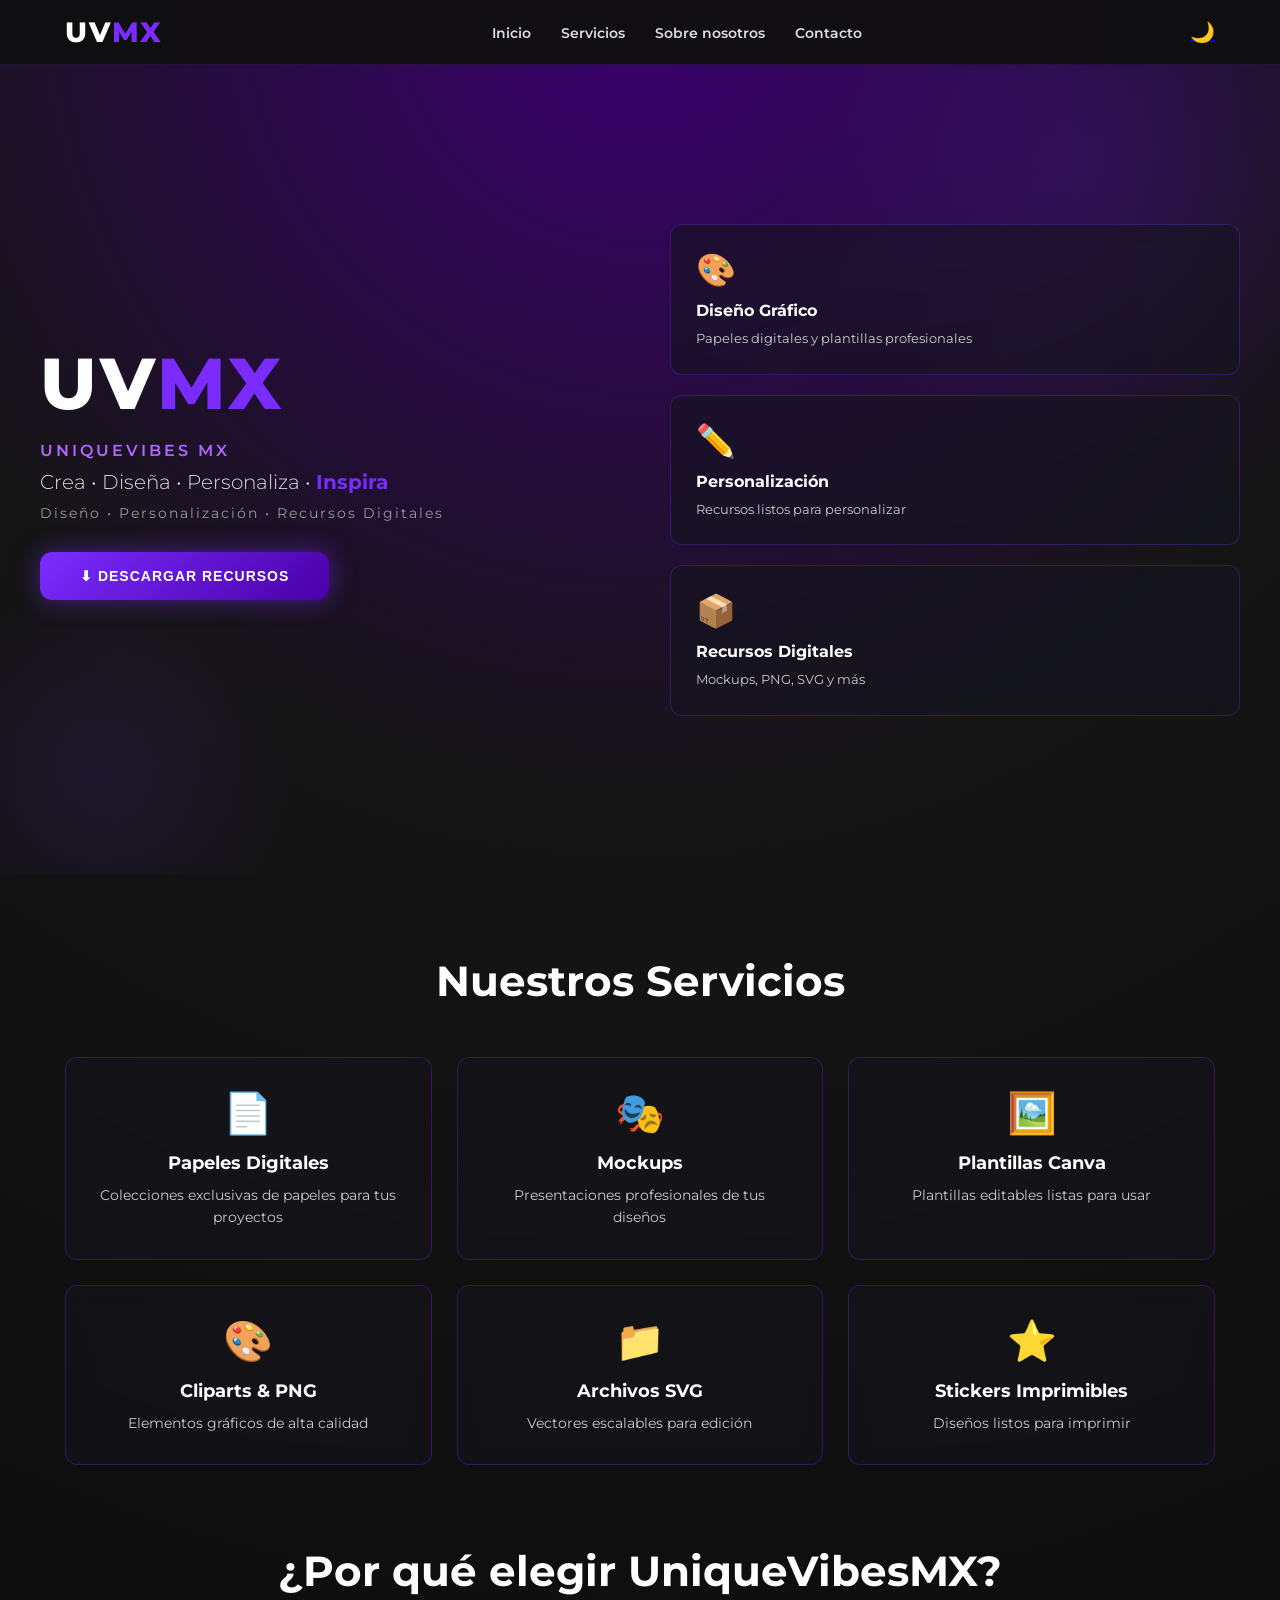
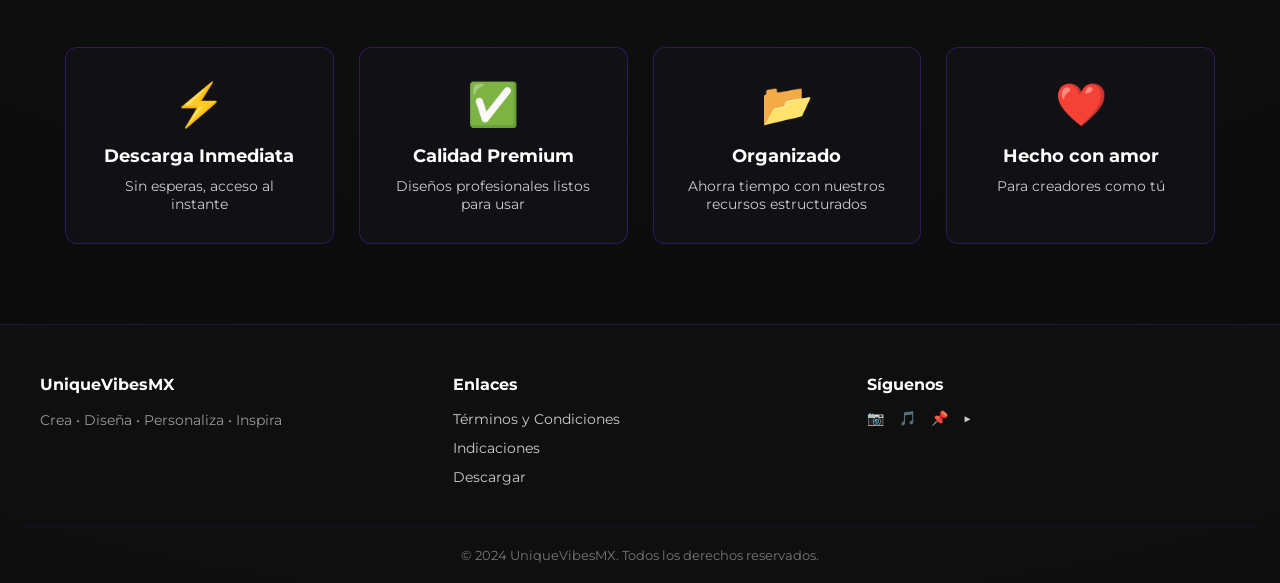
==== index.html @ d1398b95 "Initial commit: Complete UniqueVibesMX website with HTML, CSS and JavaScript" ====
<!DOCTYPE html>
<html lang="es">
<head>
<meta charset="UTF-8">
<meta name="viewport" content="width=device-width, initial-scale=1.0">
<title>UniqueVibesMX | Diseño • Personalización • Recursos Digitales</title>
<link href="https://fonts.googleapis.com/css2?family=Montserrat:wght@300;400;600;700;800&display=swap" rel="stylesheet">
<link rel="stylesheet" href="styles.css">
</head>
<body>

<!-- NAVBAR -->
<nav class="navbar">
<div class="nav-container">
<div class="logo-nav">
<span class="logo-uv">UV</span><span class="logo-mx">MX</span>
</div>
<ul class="nav-menu">
<li><a href="#inicio">Inicio</a></li>
<li><a href="#servicios">Servicios</a></li>
<li><a href="#about">Sobre nosotros</a></li>
<li><a href="#contacto">Contacto</a></li>
</ul>
<div class="nav-icons">
<a href="#" class="icon-btn">🌙</a>
</div>
</div>
</nav>

<!-- HERO SECTION -->
<section class="hero" id="inicio">
<div class="hero-content">
<div class="hero-text">
<h1 class="hero-title">
<span class="title-white">UV</span><span class="title-purple">MX</span>
</h1>
<p class="hero-subtitle">UNIQUEVIBES MX</p>
<p class="hero-description">
Crea • Diseña • Personaliza • <span class="highlight">Inspira</span>
</p>
<p class="hero-tagline">Diseño • Personalización • Recursos Digitales</p>

<button class="btn-download" onclick="openModal('descarga')">⬇ DESCARGAR RECURSOS</button>
</div>

<div class="hero-features">
<div class="feature-card">
<span class="feature-icon">🎨</span>
<h3>Diseño Gráfico</h3>
<p>Papeles digitales y plantillas profesionales</p>
</div>
<div class="feature-card">
<span class="feature-icon">✏️</span>
<h3>Personalización</h3>
<p>Recursos listos para personalizar</p>
</div>
<div class="feature-card">
<span class="feature-icon">📦</span>
<h3>Recursos Digitales</h3>
<p>Mockups, PNG, SVG y más</p>
</div>
</div>
</section>

<!-- SERVICIOS SECTION -->
<section class="servicios" id="servicios">
<h2>Nuestros Servicios</h2>
<div class="servicios-grid">
<div class="servicio-item">
<div class="servicio-icon">📄</div>
<h3>Papeles Digitales</h3>
<p>Colecciones exclusivas de papeles para tus proyectos</p>
</div>
<div class="servicio-item">
<div class="servicio-icon">🎭</div>
<h3>Mockups</h3>
<p>Presentaciones profesionales de tus diseños</p>
</div>
<div class="servicio-item">
<div class="servicio-icon">🖼️</div>
<h3>Plantillas Canva</h3>
<p>Plantillas editables listas para usar</p>
</div>
<div class="servicio-item">
<div class="servicio-icon">🎨</div>
<h3>Cliparts & PNG</h3>
<p>Elementos gráficos de alta calidad</p>
</div>
<div class="servicio-item">
<div class="servicio-icon">📁</div>
<h3>Archivos SVG</h3>
<p>Vectores escalables para edición</p>
</div>
<div class="servicio-item">
<div class="servicio-icon">⭐</div>
<h3>Stickers Imprimibles</h3>
<p>Diseños listos para imprimir</p>
</div>
</div>
</section>

<!-- CARACTERÍSTICAS -->
<section class="caracteristicas" id="about">
<h2>¿Por qué elegir UniqueVibesMX?</h2>
<div class="carac-grid">
<div class="carac-card">
<div class="carac-icon">⚡</div>
<h3>Descarga Inmediata</h3>
<p>Sin esperas, acceso al instante</p>
</div>
<div class="carac-card">
<div class="carac-icon">✅</div>
<h3>Calidad Premium</h3>
<p>Diseños profesionales listos para usar</p>
</div>
<div class="carac-card">
<div class="carac-icon">📂</div>
<h3>Organizado</h3>
<p>Ahorra tiempo con nuestros recursos estructurados</p>
</div>
<div class="carac-card">
<div class="carac-icon">❤️</div>
<h3>Hecho con amor</h3>
<p>Para creadores como tú</p>
</div>
</div>
</section>

<!-- FOOTER -->
<footer class="footer" id="contacto">
<div class="footer-content">
<div class="footer-section">
<h4>UniqueVibesMX</h4>
<p>Crea • Diseña • Personaliza • Inspira</p>
</div>
<div class="footer-section">
<h4>Enlaces</h4>
<ul>
<li><a href="#" onclick="openModal('terminos')">Términos y Condiciones</a></li>
<li><a href="#" onclick="openModal('indicaciones')">Indicaciones</a></li>
<li><a href="#" onclick="openModal('descarga')">Descargar</a></li>
</ul>
</div>
<div class="footer-section">
<h4>Síguenos</h4>
<div class="social-icons">
<a href="https://www.instagram.com/uniquevibesMX" target="_blank">📷</a>
<a href="https://www.tiktok.com/@uniquevibesMX" target="_blank">🎵</a>
<a href="https://www.pinterest.com/uniquevibesMX" target="_blank">📌</a>
<a href="https://www.youtube.com/@uniquevibesMX" target="_blank">▶️</a>
</div>
</div>
</div>
<div class="footer-bottom">
<p>&copy; 2024 UniqueVibesMX. Todos los derechos reservados.</p>
</div>
</footer>

<!-- MODAL TÉRMINOS Y CONDICIONES -->
<div id="modalTerminos" class="modal">
<div class="modal-content">
<div class="modal-header">
<h2>📜 Términos y Condiciones</h2>
<button class="close-btn" onclick="closeModal('terminos')">&times;</button>
</div>
<div class="modal-body">
<ul>
<li>✔ Uso personal permitido.</li>
<li>✔ Uso comercial solo si se especifica.</li>
<li>✖ Prohibida la reventa o distribución.</li>
<li>✔ Descarga única bajo responsabilidad del usuario.</li>
</ul>
<h3>Responsabilidades del Usuario</h3>
<p>Nos reservamos el derecho de terminar el acceso a nuestros recursos si detectamos violación de estos términos. Los recursos son proporcionados "tal como están" sin garantía implícita o explícita.</p>
<h3>Modificaciones</h3>
<p>UniqueVibesMX se reserva el derecho de modificar estos términos en cualquier momento. El uso continuado implica aceptación de los cambios.</p>
</div>
<div class="modal-footer">
<button class="btn-cerrar" onclick="closeModal('terminos')">Cerrar</button>
</div>
</div>
</div>

<!-- MODAL INDICACIONES -->
<div id="modalIndicaciones" class="modal">
<div class="modal-content">
<div class="modal-header">
<h2>📂 Recomendaciones</h2>
<button class="close-btn" onclick="closeModal('indicaciones')">&times;</button>
</div>
<div class="modal-body">
<ul>
<li>Guarda el archivo en un lugar seguro.</li>
<li>Descarga desde computadora si es posible.</li>
<li>No compartas el enlace de descarga.</li>
<li>Verifica que los archivos se descarguen correctamente.</li>
<li>En caso de problemas, contacta con soporte.</li>
</ul>
<h3>Compatibilidad</h3>
<p>Los archivos son compatibles con: Canva, Photoshop, Illustrator, CorelDRAW, y otros programas estándar de diseño.</p>
<h3>Soporte Técnico</h3>
<p>Si tienes problemas con la descarga o con los archivos, no dudes en contactarnos a través de nuestras redes sociales.</p>
</div>
<div class="modal-footer">
<button class="btn-cerrar" onclick="closeModal('indicaciones')">Cerrar</button>
</div>
</div>
</div>

<!-- MODAL DESCARGA -->
<div id="modalDescarga" class="modal">
<div class="modal-content card-download">
<div class="modal-header">
<h2>🎉 ¡Gracias por tu compra!</h2>
<button class="close-btn" onclick="closeModal('descarga')">&times;</button>
</div>
<div class="modal-body">
<p>Gracias por apoyar a <strong style="color:#9b54ff;">UniqueVibesMX</strong>.</p>
<p>Tu pedido está listo para descarga.</p>

<div class="download-section">
<a href="recursos-uniquevibes.pdf" download class="btn-download-modal">
<span class="icon">⬇</span>
<span>DESCARGAR RECURSOS</span>
<small>Acceso inmediato</small>
</a>
</div>

<div class="info-box">
<h3>📜 Términos y Condiciones</h3>
<ul>
<li>✔ Uso personal permitido.</li>
<li>✔ Uso comercial solo si se especifica.</li>
<li>✖ Prohibida la reventa o distribución.</li>
<li>✔ Descarga única bajo responsabilidad del usuario.</li>
</ul>
</div>

<div class="info-box">
<h3>📂 Recomendaciones</h3>
<ul>
<li>Guarda el archivo en un lugar seguro.</li>
<li>Descarga desde computadora si es posible.</li>
<li>No compartas el enlace.</li>
</ul>
</div>
</div>
<div class="modal-footer">
<button class="btn-cerrar" onclick="closeModal('descarga')">Cerrar</button>
</div>
</div>
</div>

<script src="script.js"></script>
</body>
</html>
---- styles.css ----
* {
  margin: 0;
  padding: 0;
  box-sizing: border-box;
}

body {
  font-family: 'Montserrat', sans-serif;
  background: radial-gradient(circle at top, #3b0070 0%, #151515 35%, #090909 100%);
  color: white;
  min-height: 100vh;
  overflow-x: hidden;
}

/* NAVBAR */
.navbar {
  background: rgba(15, 15, 15, 0.95);
  border-bottom: 1px solid rgba(122, 44, 255, 0.2);
  position: sticky;
  top: 0;
  z-index: 100;
  padding: 15px 0;
}

.nav-container {
  max-width: 1200px;
  margin: 0 auto;
  display: flex;
  justify-content: space-between;
  align-items: center;
  padding: 0 25px;
}

.logo-nav {
  font-size: 28px;
  font-weight: 800;
  letter-spacing: 2px;
}

.logo-uv {
  color: white;
}

.logo-mx {
  color: #7a2cff;
}

.nav-menu {
  display: flex;
  list-style: none;
  gap: 30px;
}

.nav-menu a {
  color: #ddd;
  text-decoration: none;
  font-weight: 600;
  font-size: 14px;
  transition: color 0.3s ease;
}

.nav-menu a:hover {
  color: #7a2cff;
}

.nav-icons {
  display: flex;
  gap: 15px;
}

.icon-btn {
  font-size: 20px;
  cursor: pointer;
  transition: transform 0.3s ease;
}

.icon-btn:hover {
  transform: scale(1.2);
}

/* HERO SECTION */
.hero {
  min-height: 90vh;
  display: flex;
  align-items: center;
  justify-content: center;
  padding: 60px 25px;
  position: relative;
  overflow: hidden;
}

.hero::before {
  content: '';
  position: absolute;
  width: 600px;
  height: 600px;
  background: radial-gradient(circle, rgba(122, 44, 255, 0.15) 0%, transparent 70%);
  border-radius: 50%;
  top: -200px;
  right: -100px;
  pointer-events: none;
}

.hero::after {
  content: '';
  position: absolute;
  width: 400px;
  height: 400px;
  background: radial-gradient(circle, rgba(122, 44, 255, 0.1) 0%, transparent 70%);
  border-radius: 50%;
  bottom: -100px;
  left: -100px;
  pointer-events: none;
}

.hero-content {
  max-width: 1200px;
  width: 100%;
  display: grid;
  grid-template-columns: 1fr 1fr;
  gap: 60px;
  align-items: center;
  position: relative;
  z-index: 1;
}

.hero-text {
  animation: slideInLeft 0.8s ease;
}

.hero-title {
  font-size: 72px;
  font-weight: 800;
  letter-spacing: 3px;
  margin-bottom: 15px;
  line-height: 1.2;
}

.title-white {
  color: white;
}

.title-purple {
  color: #7a2cff;
}

.hero-subtitle {
  font-size: 16px;
  letter-spacing: 3px;
  color: #b366ff;
  margin-bottom: 10px;
  font-weight: 600;
}

.hero-description {
  font-size: 20px;
  color: #ddd;
  margin-bottom: 10px;
  font-weight: 300;
}

.highlight {
  color: #7a2cff;
  font-weight: 700;
}

.hero-tagline {
  font-size: 14px;
  letter-spacing: 2px;
  color: #999;
  margin-bottom: 30px;
}

.btn-download {
  display: inline-flex;
  align-items: center;
  justify-content: center;
  padding: 16px 40px;
  background: linear-gradient(135deg, #7a2cff, #4a00a8);
  color: white;
  border: none;
  border-radius: 12px;
  font-weight: 700;
  font-size: 14px;
  letter-spacing: 1px;
  cursor: pointer;
  transition: all 0.3s ease;
  box-shadow: 0 0 25px rgba(122, 44, 255, 0.5);
  position: relative;
  overflow: hidden;
}

.btn-download::before {
  content: '';
  position: absolute;
  top: 0;
  left: -100%;
  width: 100%;
  height: 100%;
  background: linear-gradient(90deg, transparent, rgba(255, 255, 255, 0.25), transparent);
  transition: left 0.5s ease;
}

.btn-download:hover {
  transform: translateY(-4px) scale(1.02);
  box-shadow: 0 0 35px rgba(155, 84, 255, 0.7);
}

.btn-download:hover::before {
  left: 100%;
}

.hero-features {
  display: grid;
  grid-template-columns: 1fr;
  gap: 20px;
  animation: slideInRight 0.8s ease;
}

.feature-card {
  background: rgba(20, 20, 30, 0.6);
  border: 1px solid rgba(122, 44, 255, 0.3);
  border-radius: 12px;
  padding: 25px;
  transition: all 0.3s ease;
  backdrop-filter: blur(10px);
}

.feature-card:hover {
  background: rgba(122, 44, 255, 0.1);
  border-color: #7a2cff;
  transform: translateX(10px);
}

.feature-icon {
  font-size: 32px;
  display: block;
  margin-bottom: 12px;
}

.feature-card h3 {
  margin-bottom: 8px;
  font-size: 16px;
}

.feature-card p {
  color: #ccc;
  font-size: 13px;
  line-height: 1.6;
}

/* SERVICIOS SECTION */
.servicios {
  max-width: 1200px;
  margin: 80px auto;
  padding: 0 25px;
}

.servicios h2 {
  font-size: 42px;
  margin-bottom: 50px;
  text-align: center;
  font-weight: 700;
}

.servicios-grid {
  display: grid;
  grid-template-columns: repeat(auto-fit, minmax(300px, 1fr));
  gap: 25px;
}

.servicio-item {
  background: rgba(20, 20, 30, 0.5);
  border: 1px solid rgba(122, 44, 255, 0.3);
  border-radius: 12px;
  padding: 30px;
  text-align: center;
  transition: all 0.3s ease;
  backdrop-filter: blur(10px);
}

.servicio-item:hover {
  background: rgba(122, 44, 255, 0.1);
  border-color: #7a2cff;
  transform: translateY(-10px);
  box-shadow: 0 10px 30px rgba(122, 44, 255, 0.2);
}

.servicio-icon {
  font-size: 40px;
  margin-bottom: 15px;
  display: inline-block;
}

.servicio-item h3 {
  margin-bottom: 10px;
  font-size: 18px;
}

.servicio-item p {
  color: #ccc;
  font-size: 14px;
  line-height: 1.6;
}

/* CARACTERÍSTICAS SECTION */
.caracteristicas {
  max-width: 1200px;
  margin: 80px auto;
  padding: 0 25px;
}

.caracteristicas h2 {
  font-size: 42px;
  margin-bottom: 50px;
  text-align: center;
  font-weight: 700;
}

.carac-grid {
  display: grid;
  grid-template-columns: repeat(auto-fit, minmax(250px, 1fr));
  gap: 25px;
}

.carac-card {
  background: rgba(20, 20, 30, 0.5);
  border: 1px solid rgba(122, 44, 255, 0.3);
  border-radius: 12px;
  padding: 30px;
  text-align: center;
  transition: all 0.3s ease;
  backdrop-filter: blur(10px);
}

.carac-card:hover {
  background: rgba(122, 44, 255, 0.1);
  border-color: #7a2cff;
  transform: scale(1.05);
}

.carac-icon {
  font-size: 42px;
  margin-bottom: 15px;
  display: inline-block;
}

.carac-card h3 {
  margin-bottom: 10px;
  font-size: 18px;
}

.carac-card p {
  color: #ccc;
  font-size: 14px;
}

/* FOOTER */
.footer {
  background: rgba(15, 15, 15, 0.95);
  border-top: 1px solid rgba(122, 44, 255, 0.2);
  margin-top: 80px;
  padding: 50px 25px 20px;
}

.footer-content {
  max-width: 1200px;
  margin: 0 auto;
  display: grid;
  grid-template-columns: repeat(auto-fit, minmax(250px, 1fr));
  gap: 40px;
  margin-bottom: 30px;
}

.footer-section h4 {
  margin-bottom: 15px;
  font-size: 16px;
}

.footer-section p {
  color: #999;
  font-size: 14px;
  line-height: 1.6;
}

.footer-section ul {
  list-style: none;
}

.footer-section ul li {
  margin-bottom: 10px;
}

.footer-section a {
  color: #ccc;
  text-decoration: none;
  font-size: 14px;
  transition: color 0.3s ease;
}

.footer-section a:hover {
  color: #7a2cff;
}

.social-icons {
  display: flex;
  gap: 15px;
  font-size: 20px;
}

.social-icons a {
  transition: transform 0.3s ease;
  cursor: pointer;
}

.social-icons a:hover {
  transform: scale(1.2);
}

.footer-bottom {
  text-align: center;
  padding-top: 20px;
  border-top: 1px solid rgba(122, 44, 255, 0.1);
  color: #777;
  font-size: 13px;
}

/* MODALS */
.modal {
  display: none;
  position: fixed;
  z-index: 1000;
  left: 0;
  top: 0;
  width: 100%;
  height: 100%;
  background-color: rgba(0, 0, 0, 0.8);
  backdrop-filter: blur(5px);
  animation: fadeIn 0.3s ease;
}

.modal.show {
  display: flex;
  align-items: center;
  justify-content: center;
}

.modal-content {
  background: #111;
  border: 1px solid rgba(122, 44, 255, 0.35);
  border-radius: 22px;
  overflow: hidden;
  box-shadow: 0 0 35px rgba(122, 44, 255, 0.2);
  max-width: 700px;
  width: 90%;
  max-height: 90vh;
  overflow-y: auto;
  animation: slideUp 0.3s ease;
}

.card-download {
  max-width: 720px;
}

.modal-header {
  background: linear-gradient(90deg, #7a2cff, #2b004d);
  padding: 35px;
  text-align: center;
  display: flex;
  justify-content: space-between;
  align-items: center;
}

.modal-header h2 {
  font-size: 26px;
  flex: 1;
}

.close-btn {
  background: none;
  border: none;
  color: white;
  font-size: 32px;
  cursor: pointer;
  transition: transform 0.3s ease;
  font-weight: 300;
}

.close-btn:hover {
  transform: scale(1.2);
}

.modal-body {
  padding: 35px;
  color: #cfcfcf;
  line-height: 1.8;
}

.modal-body ul {
  padding-left: 20px;
  margin-bottom: 20px;
}

.modal-body li {
  margin-bottom: 10px;
  color: #d5d5d5;
}

.modal-body h3 {
  margin-top: 20px;
  margin-bottom: 10px;
  color: #9b54ff;
  font-size: 16px;
}

.info-box {
  margin-top: 25px;
  padding: 22px;
  background: #1b1b1b;
  border-left: 5px solid #7a2cff;
  border-radius: 12px;
}

.info-box h3 {
  margin-bottom: 12px;
  font-size: 16px;
  color: white;
}

.info-box ul {
  padding-left: 20px;
}

.info-box li {
  margin-bottom: 8px;
  color: #d5d5d5;
  font-size: 14px;
}

.download-section {
  text-align: center;
  margin: 30px 0;
}

.btn-download-modal {
  display: inline-flex;
  flex-direction: column;
  align-items: center;
  justify-content: center;
  padding: 18px 45px;
  background: linear-gradient(135deg, #7a2cff, #4a00a8);
  color: white;
  text-decoration: none;
  font-weight: 800;
  border-radius: 14px;
  transition: all 0.3s ease;
  box-shadow: 0 0 25px rgba(122, 44, 255, 0.55);
  position: relative;
  overflow: hidden;
}

.btn-download-modal:hover {
  transform: translateY(-4px) scale(1.02);
  box-shadow: 0 0 35px rgba(155, 84, 255, 0.7);
}

.btn-download-modal span {
  font-size: 16px;
  letter-spacing: 1px;
}

.btn-download-modal small {
  font-size: 11px;
  opacity: 0.8;
  margin-top: 4px;
  font-weight: 400;
}

.btn-download-modal .icon {
  font-size: 20px;
  margin-bottom: 6px;
}

.modal-footer {
  padding: 25px;
  text-align: center;
  border-top: 1px solid #292929;
}

.btn-cerrar {
  padding: 12px 30px;
  background: #7a2cff;
  color: white;
  border: none;
  border-radius: 8px;
  font-weight: 600;
  cursor: pointer;
  transition: all 0.3s ease;
}

.btn-cerrar:hover {
  background: #9b54ff;
  transform: translateY(-2px);
}

/* ANIMATIONS */
@keyframes slideInLeft {
  from {
    opacity: 0;
    transform: translateX(-50px);
  }
  to {
    opacity: 1;
    transform: translateX(0);
  }
}

@keyframes slideInRight {
  from {
    opacity: 0;
    transform: translateX(50px);
  }
  to {
    opacity: 1;
    transform: translateX(0);
  }
}

@keyframes fadeIn {
  from {
    opacity: 0;
  }
  to {
    opacity: 1;
  }
}

@keyframes slideUp {
  from {
    opacity: 0;
    transform: translateY(50px);
  }
  to {
    opacity: 1;
    transform: translateY(0);
  }
}

/* RESPONSIVE */
@media (max-width: 768px) {
  .nav-menu {
    gap: 15px;
    font-size: 12px;
  }

  .hero-content {
    grid-template-columns: 1fr;
    gap: 30px;
  }

  .hero-title {
    font-size: 48px;
  }

  .hero-description {
    font-size: 16px;
  }

  .servicios h2,
  .caracteristicas h2 {
    font-size: 32px;
  }

  .modal-content {
    width: 95%;
  }

  .modal-header {
    padding: 25px;
  }

  .modal-body {
    padding: 25px;
  }
}
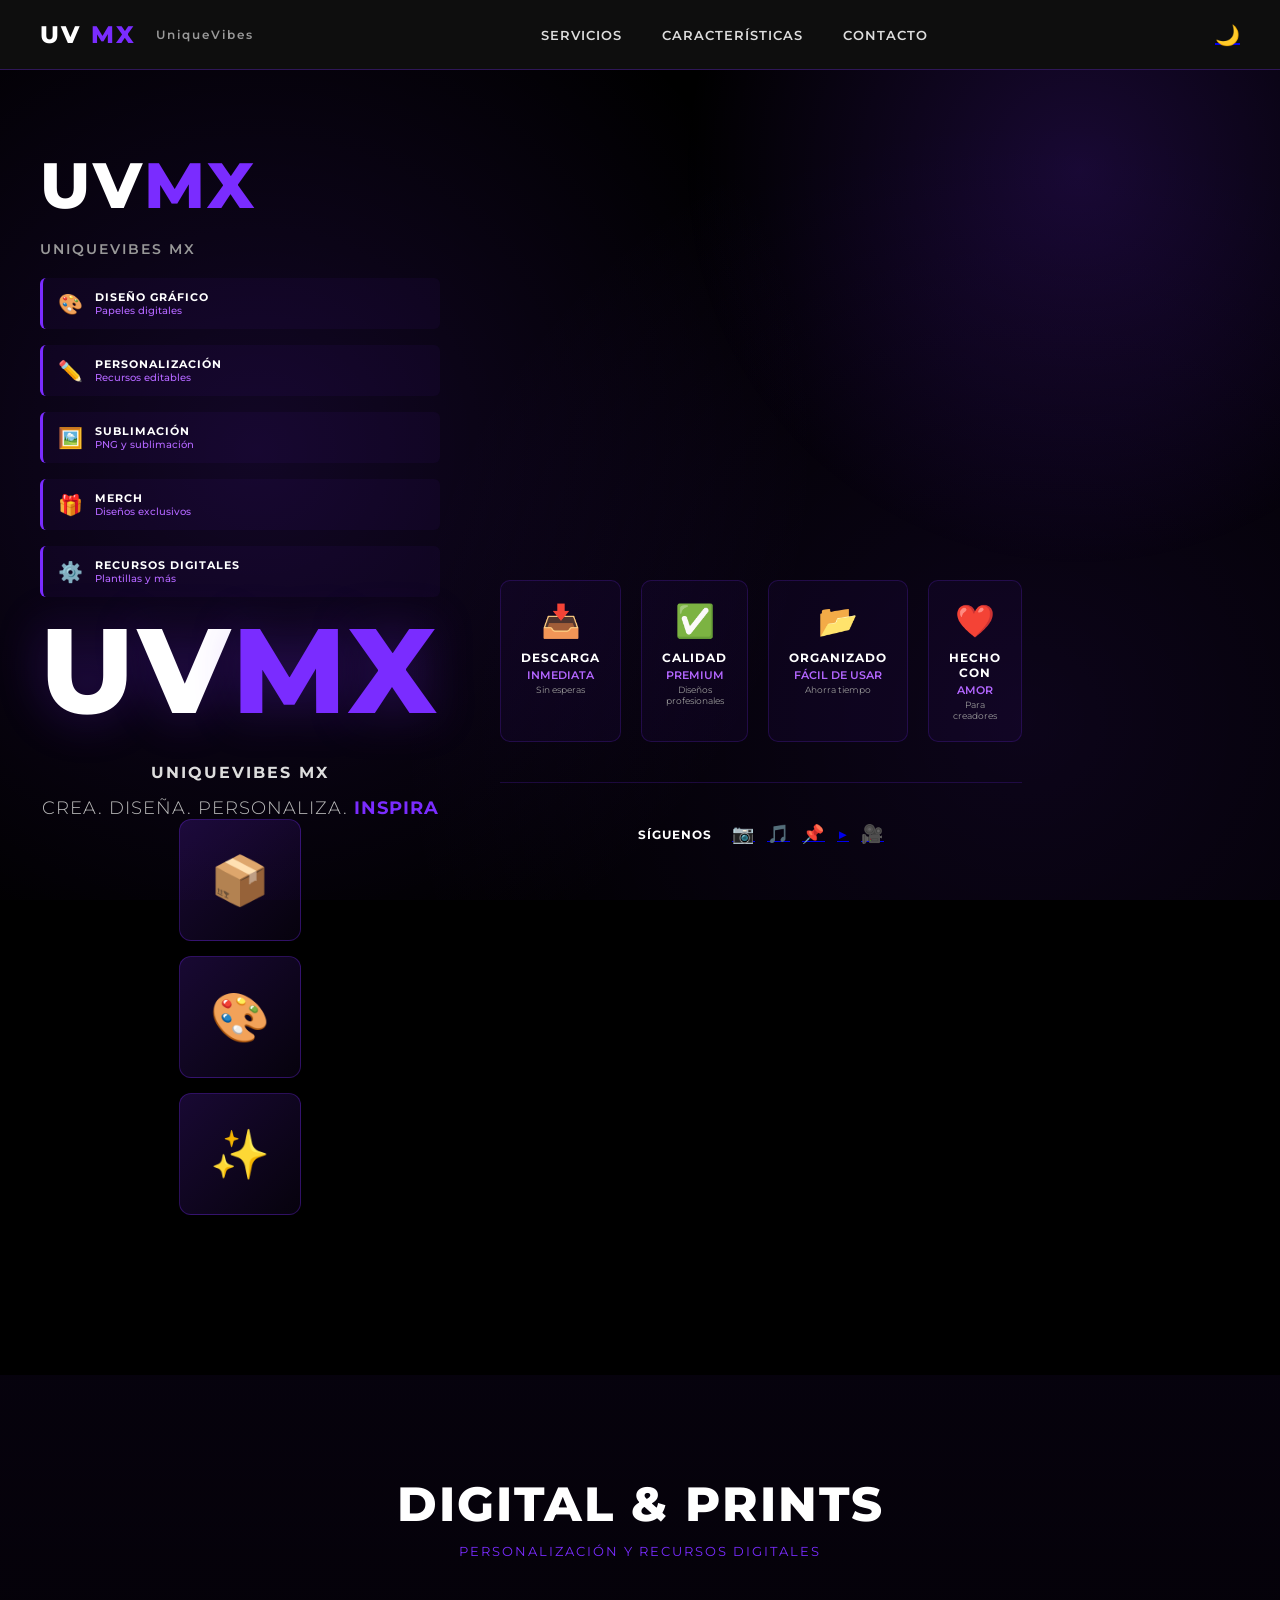
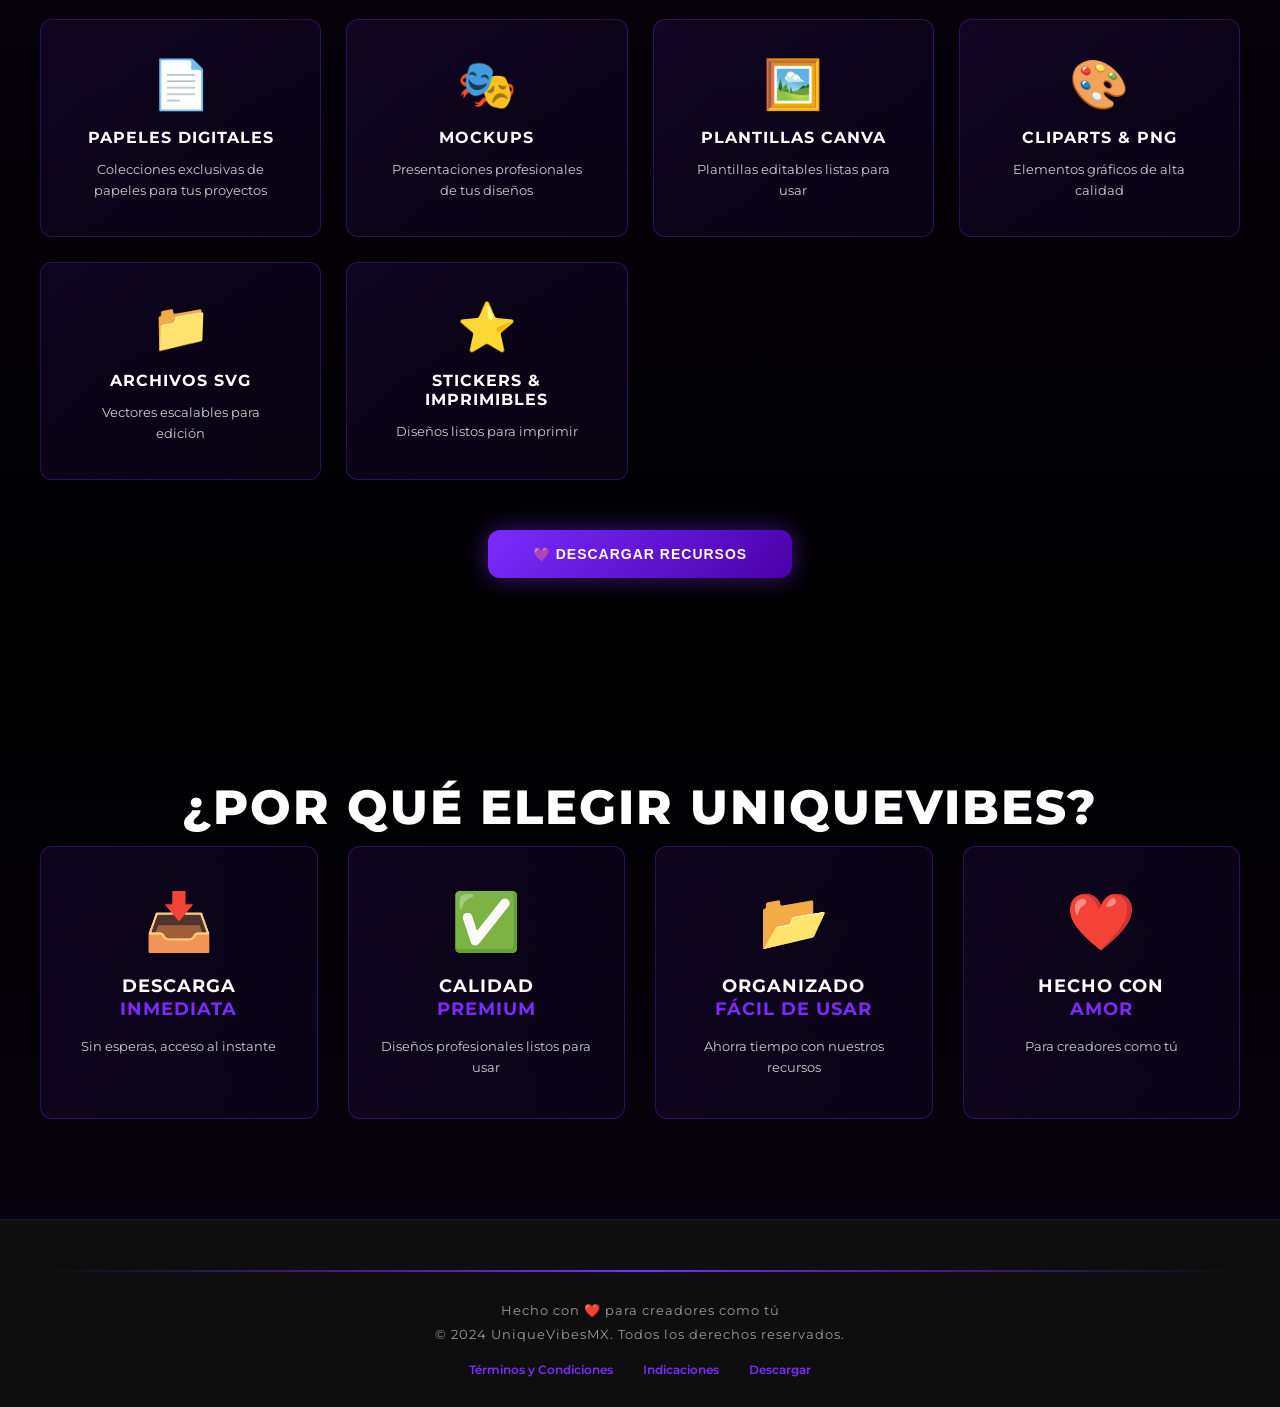
==== commit ed8cfbd5: "Update: Complete redesign with improved HTML and CSS to match reference images" ====
--- a/index.html
+++ b/index.html
@@ -9,16 +9,19 @@
 </head>
 <body>
 
+<!-- Fondo animado -->
+<div class="animated-bg"></div>
+
 <!-- NAVBAR -->
 <nav class="navbar">
 <div class="nav-container">
 <div class="logo-nav">
 <span class="logo-uv">UV</span><span class="logo-mx">MX</span>
+<span class="brand-text">UniqueVibes</span>
 </div>
 <ul class="nav-menu">
-<li><a href="#inicio">Inicio</a></li>
 <li><a href="#servicios">Servicios</a></li>
-<li><a href="#about">Sobre nosotros</a></li>
+<li><a href="#caracteristicas">Características</a></li>
 <li><a href="#contacto">Contacto</a></li>
 </ul>
 <div class="nav-icons">
@@ -29,130 +32,217 @@
 
 <!-- HERO SECTION -->
 <section class="hero" id="inicio">
+<div class="hero-wrapper">
 <div class="hero-content">
-<div class="hero-text">
+<div class="hero-main">
+<div class="hero-text-section">
 <h1 class="hero-title">
-<span class="title-white">UV</span><span class="title-purple">MX</span>
+<span class="title-uv">UV</span><span class="title-mx">MX</span>
 </h1>
-<p class="hero-subtitle">UNIQUEVIBES MX</p>
+<p class="hero-brand">UNIQUEVIBES MX</p>
+
+<div class="hero-service-list">
+<div class="service-item-side">
+<span class="service-icon">🎨</span>
+<div>
+<p class="service-name">DISEÑO GRÁFICO</p>
+<p class="service-desc">Papeles digitales</p>
+</div>
+</div>
+<div class="service-item-side">
+<span class="service-icon">✏️</span>
+<div>
+<p class="service-name">PERSONALIZACIÓN</p>
+<p class="service-desc">Recursos editables</p>
+</div>
+</div>
+<div class="service-item-side">
+<span class="service-icon">🖼️</span>
+<div>
+<p class="service-name">SUBLIMACIÓN</p>
+<p class="service-desc">PNG y sublimación</p>
+</div>
+</div>
+<div class="service-item-side">
+<span class="service-icon">🎁</span>
+<div>
+<p class="service-name">MERCH</p>
+<p class="service-desc">Diseños exclusivos</p>
+</div>
+</div>
+<div class="service-item-side">
+<span class="service-icon">⚙️</span>
+<div>
+<p class="service-name">RECURSOS DIGITALES</p>
+<p class="service-desc">Plantillas y más</p>
+</div>
+</div>
+</div>
+</div>
+
+<div class="hero-center">
+<div class="logo-big">
+<span class="big-uv">UV</span><span class="big-mx">MX</span>
+</div>
+<h2 class="hero-subtitle">UNIQUEVIBES MX</h2>
 <p class="hero-description">
-Crea • Diseña • Personaliza • <span class="highlight">Inspira</span>
+CREA. DISEÑA. PERSONALIZA. <span class="highlight">INSPIRA</span>
 </p>
-<p class="hero-tagline">Diseño • Personalización • Recursos Digitales</p>
-
-<button class="btn-download" onclick="openModal('descarga')">⬇ DESCARGAR RECURSOS</button>
-</div>
-
-<div class="hero-features">
-<div class="feature-card">
-<span class="feature-icon">🎨</span>
-<h3>Diseño Gráfico</h3>
-<p>Papeles digitales y plantillas profesionales</p>
-</div>
-<div class="feature-card">
-<span class="feature-icon">✏️</span>
-<h3>Personalización</h3>
-<p>Recursos listos para personalizar</p>
-</div>
-<div class="feature-card">
-<span class="feature-icon">📦</span>
-<h3>Recursos Digitales</h3>
-<p>Mockups, PNG, SVG y más</p>
-</div>
-</div>
-</section>
-
-<!-- SERVICIOS SECTION -->
-<section class="servicios" id="servicios">
-<h2>Nuestros Servicios</h2>
-<div class="servicios-grid">
-<div class="servicio-item">
-<div class="servicio-icon">📄</div>
-<h3>Papeles Digitales</h3>
-<p>Colecciones exclusivas de papeles para tus proyectos</p>
-</div>
-<div class="servicio-item">
-<div class="servicio-icon">🎭</div>
-<h3>Mockups</h3>
-<p>Presentaciones profesionales de tus diseños</p>
-</div>
-<div class="servicio-item">
-<div class="servicio-icon">🖼️</div>
-<h3>Plantillas Canva</h3>
-<p>Plantillas editables listas para usar</p>
-</div>
-<div class="servicio-item">
-<div class="servicio-icon">🎨</div>
-<h3>Cliparts & PNG</h3>
-<p>Elementos gráficos de alta calidad</p>
-</div>
-<div class="servicio-item">
-<div class="servicio-icon">📁</div>
-<h3>Archivos SVG</h3>
-<p>Vectores escalables para edición</p>
-</div>
-<div class="servicio-item">
-<div class="servicio-icon">⭐</div>
-<h3>Stickers Imprimibles</h3>
-<p>Diseños listos para imprimir</p>
-</div>
-</div>
-</section>
-
-<!-- CARACTERÍSTICAS -->
-<section class="caracteristicas" id="about">
-<h2>¿Por qué elegir UniqueVibesMX?</h2>
-<div class="carac-grid">
-<div class="carac-card">
-<div class="carac-icon">⚡</div>
-<h3>Descarga Inmediata</h3>
-<p>Sin esperas, acceso al instante</p>
-</div>
-<div class="carac-card">
-<div class="carac-icon">✅</div>
-<h3>Calidad Premium</h3>
-<p>Diseños profesionales listos para usar</p>
-</div>
-<div class="carac-card">
-<div class="carac-icon">📂</div>
-<h3>Organizado</h3>
-<p>Ahorra tiempo con nuestros recursos estructurados</p>
-</div>
-<div class="carac-card">
-<div class="carac-icon">❤️</div>
-<h3>Hecho con amor</h3>
-<p>Para creadores como tú</p>
-</div>
-</div>
-</section>
-
-<!-- FOOTER -->
-<footer class="footer" id="contacto">
-<div class="footer-content">
-<div class="footer-section">
-<h4>UniqueVibesMX</h4>
-<p>Crea • Diseña • Personaliza • Inspira</p>
-</div>
-<div class="footer-section">
-<h4>Enlaces</h4>
-<ul>
-<li><a href="#" onclick="openModal('terminos')">Términos y Condiciones</a></li>
-<li><a href="#" onclick="openModal('indicaciones')">Indicaciones</a></li>
-<li><a href="#" onclick="openModal('descarga')">Descargar</a></li>
-</ul>
-</div>
-<div class="footer-section">
-<h4>Síguenos</h4>
+</div>
+
+<div class="hero-right">
+<div class="product-showcase">
+<div class="product-card">
+<div class="product-img">📦</div>
+</div>
+<div class="product-card">
+<div class="product-img">🎨</div>
+</div>
+<div class="product-card">
+<div class="product-img">✨</div>
+</div>
+</div>
+</div>
+</div>
+
+<div class="hero-footer-section">
+<div class="footer-features">
+<div class="footer-feature">
+<div class="feature-icon-footer">📥</div>
+<h4>DESCARGA</h4>
+<p>INMEDIATA</p>
+<p class="small">Sin esperas</p>
+</div>
+<div class="footer-feature">
+<div class="feature-icon-footer">✅</div>
+<h4>CALIDAD</h4>
+<p>PREMIUM</p>
+<p class="small">Diseños profesionales</p>
+</div>
+<div class="footer-feature">
+<div class="feature-icon-footer">📂</div>
+<h4>ORGANIZADO</h4>
+<p>FÁCIL DE USAR</p>
+<p class="small">Ahorra tiempo</p>
+</div>
+<div class="footer-feature">
+<div class="feature-icon-footer">❤️</div>
+<h4>HECHO CON</h4>
+<p>AMOR</p>
+<p class="small">Para creadores</p>
+</div>
+</div>
+
+<div class="social-footer">
+<span>SÍGUENOS</span>
 <div class="social-icons">
 <a href="https://www.instagram.com/uniquevibesMX" target="_blank">📷</a>
 <a href="https://www.tiktok.com/@uniquevibesMX" target="_blank">🎵</a>
 <a href="https://www.pinterest.com/uniquevibesMX" target="_blank">📌</a>
 <a href="https://www.youtube.com/@uniquevibesMX" target="_blank">▶️</a>
-</div>
-</div>
-</div>
-<div class="footer-bottom">
+<a href="#" target="_blank">🎥</a>
+</div>
+</div>
+</div>
+</div>
+</section>
+
+<!-- SERVICIOS SECTION -->
+<section class="servicios" id="servicios">
+<div class="servicios-container">
+<h2 class="section-title">DIGITAL & PRINTS</h2>
+<p class="section-subtitle">PERSONALIZACIÓN Y RECURSOS DIGITALES</p>
+
+<div class="servicios-grid">
+<div class="servicio-card">
+<div class="servicio-card-inner">
+<div class="servicio-icon-large">📄</div>
+<h3>PAPELES DIGITALES</h3>
+<p>Colecciones exclusivas de papeles para tus proyectos</p>
+</div>
+</div>
+<div class="servicio-card">
+<div class="servicio-card-inner">
+<div class="servicio-icon-large">🎭</div>
+<h3>MOCKUPS</h3>
+<p>Presentaciones profesionales de tus diseños</p>
+</div>
+</div>
+<div class="servicio-card">
+<div class="servicio-card-inner">
+<div class="servicio-icon-large">🖼️</div>
+<h3>PLANTILLAS CANVA</h3>
+<p>Plantillas editables listas para usar</p>
+</div>
+</div>
+<div class="servicio-card">
+<div class="servicio-card-inner">
+<div class="servicio-icon-large">🎨</div>
+<h3>CLIPARTS & PNG</h3>
+<p>Elementos gráficos de alta calidad</p>
+</div>
+</div>
+<div class="servicio-card">
+<div class="servicio-card-inner">
+<div class="servicio-icon-large">📁</div>
+<h3>ARCHIVOS SVG</h3>
+<p>Vectores escalables para edición</p>
+</div>
+</div>
+<div class="servicio-card">
+<div class="servicio-card-inner">
+<div class="servicio-icon-large">⭐</div>
+<h3>STICKERS & IMPRIMIBLES</h3>
+<p>Diseños listos para imprimir</p>
+</div>
+</div>
+</div>
+
+<button class="btn-download-main" onclick="openModal('descarga')">💜 DESCARGAR RECURSOS</button>
+</div>
+</section>
+
+<!-- CARACTERÍSTICAS SECTION -->
+<section class="caracteristicas" id="caracteristicas">
+<div class="caracteristicas-container">
+<h2 class="section-title">¿POR QUÉ ELEGIR UNIQUEVIBES?</h2>
+
+<div class="carac-grid-large">
+<div class="carac-card-large">
+<div class="carac-icon-large">📥</div>
+<h3>DESCARGA<br><span class="highlight">INMEDIATA</span></h3>
+<p>Sin esperas, acceso al instante</p>
+</div>
+<div class="carac-card-large">
+<div class="carac-icon-large">✅</div>
+<h3>CALIDAD<br><span class="highlight">PREMIUM</span></h3>
+<p>Diseños profesionales listos para usar</p>
+</div>
+<div class="carac-card-large">
+<div class="carac-icon-large">📂</div>
+<h3>ORGANIZADO<br><span class="highlight">FÁCIL DE USAR</span></h3>
+<p>Ahorra tiempo con nuestros recursos</p>
+</div>
+<div class="carac-card-large">
+<div class="carac-icon-large">❤️</div>
+<h3>HECHO CON<br><span class="highlight">AMOR</span></h3>
+<p>Para creadores como tú</p>
+</div>
+</div>
+</div>
+</section>
+
+<!-- FOOTER -->
+<footer class="footer" id="contacto">
+<div class="footer-line"></div>
+<div class="footer-content">
+<p>Hecho con ❤️ para creadores como tú</p>
 <p>&copy; 2024 UniqueVibesMX. Todos los derechos reservados.</p>
+<div class="footer-links">
+<a href="#" onclick="openModal('terminos')">Términos y Condiciones</a>
+<a href="#" onclick="openModal('indicaciones')">Indicaciones</a>
+<a href="#" onclick="openModal('descarga')">Descargar</a>
+</div>
 </div>
 </footer>
 
@@ -220,7 +310,7 @@
 
 <div class="download-section">
 <a href="recursos-uniquevibes.pdf" download class="btn-download-modal">
-<span class="icon">⬇</span>
+<span class="icon">💜</span>
 <span>DESCARGAR RECURSOS</span>
 <small>Acceso inmediato</small>
 </a>
--- a/styles.css
+++ b/styles.css
@@ -4,37 +4,65 @@
   box-sizing: border-box;
 }
 
+html {
+  scroll-behavior: smooth;
+}
+
 body {
   font-family: 'Montserrat', sans-serif;
-  background: radial-gradient(circle at top, #3b0070 0%, #151515 35%, #090909 100%);
+  background: #000;
   color: white;
   min-height: 100vh;
   overflow-x: hidden;
+}
+
+/* FONDO ANIMADO */
+.animated-bg {
+  position: fixed;
+  top: 0;
+  left: 0;
+  width: 100%;
+  height: 100%;
+  background: radial-gradient(circle at 20% 50%, rgba(122, 44, 255, 0.15) 0%, transparent 50%),
+              radial-gradient(circle at 80% 80%, rgba(122, 44, 255, 0.1) 0%, transparent 50%),
+              #000;
+  pointer-events: none;
+  z-index: -1;
+  animation: bgPulse 8s ease-in-out infinite;
+}
+
+@keyframes bgPulse {
+  0%, 100% { opacity: 0.5; }
+  50% { opacity: 1; }
 }
 
 /* NAVBAR */
 .navbar {
   background: rgba(15, 15, 15, 0.95);
-  border-bottom: 1px solid rgba(122, 44, 255, 0.2);
+  border-bottom: 1px solid rgba(122, 44, 255, 0.3);
   position: sticky;
   top: 0;
   z-index: 100;
-  padding: 15px 0;
+  padding: 20px 0;
+  backdrop-filter: blur(10px);
 }
 
 .nav-container {
-  max-width: 1200px;
+  max-width: 1400px;
   margin: 0 auto;
   display: flex;
   justify-content: space-between;
   align-items: center;
-  padding: 0 25px;
+  padding: 0 40px;
 }
 
 .logo-nav {
-  font-size: 28px;
+  font-size: 24px;
   font-weight: 800;
   letter-spacing: 2px;
+  display: flex;
+  align-items: center;
+  gap: 10px;
 }
 
 .logo-uv {
@@ -45,18 +73,27 @@
   color: #7a2cff;
 }
 
+.brand-text {
+  font-size: 12px;
+  color: #999;
+  font-weight: 600;
+  margin-left: 10px;
+}
+
 .nav-menu {
   display: flex;
   list-style: none;
-  gap: 30px;
+  gap: 40px;
 }
 
 .nav-menu a {
   color: #ddd;
   text-decoration: none;
   font-weight: 600;
-  font-size: 14px;
+  font-size: 13px;
+  letter-spacing: 1px;
   transition: color 0.3s ease;
+  text-transform: uppercase;
 }
 
 .nav-menu a:hover {
@@ -80,11 +117,11 @@
 
 /* HERO SECTION */
 .hero {
-  min-height: 90vh;
+  min-height: 100vh;
   display: flex;
   align-items: center;
   justify-content: center;
-  padding: 60px 25px;
+  padding: 80px 40px;
   position: relative;
   overflow: hidden;
 }
@@ -92,70 +129,152 @@
 .hero::before {
   content: '';
   position: absolute;
-  width: 600px;
-  height: 600px;
-  background: radial-gradient(circle, rgba(122, 44, 255, 0.15) 0%, transparent 70%);
+  width: 800px;
+  height: 800px;
+  background: radial-gradient(circle, rgba(122, 44, 255, 0.2) 0%, transparent 70%);
   border-radius: 50%;
-  top: -200px;
-  right: -100px;
+  top: -300px;
+  right: -200px;
   pointer-events: none;
-}
-
-.hero::after {
-  content: '';
-  position: absolute;
-  width: 400px;
-  height: 400px;
-  background: radial-gradient(circle, rgba(122, 44, 255, 0.1) 0%, transparent 70%);
-  border-radius: 50%;
-  bottom: -100px;
-  left: -100px;
-  pointer-events: none;
-}
-
-.hero-content {
-  max-width: 1200px;
-  width: 100%;
-  display: grid;
-  grid-template-columns: 1fr 1fr;
-  gap: 60px;
-  align-items: center;
+  animation: float 6s ease-in-out infinite;
+}
+
+@keyframes float {
+  0%, 100% { transform: translateY(0px); }
+  50% { transform: translateY(-30px); }
+}
+
+.hero-wrapper {
   position: relative;
   z-index: 1;
-}
-
-.hero-text {
-  animation: slideInLeft 0.8s ease;
+  width: 100%;
+  max-width: 1400px;
+}
+
+.hero-content {
+  display: grid;
+  grid-template-columns: 1fr 1.5fr 0.8fr;
+  gap: 60px;
+  align-items: center;
+  margin-bottom: 80px;
+}
+
+/* HERO TEXT SECTION */
+.hero-text-section {
+  display: flex;
+  flex-direction: column;
+  gap: 20px;
 }
 
 .hero-title {
-  font-size: 72px;
+  font-size: 64px;
   font-weight: 800;
   letter-spacing: 3px;
-  margin-bottom: 15px;
-  line-height: 1.2;
-}
-
-.title-white {
-  color: white;
-}
-
-.title-purple {
+  line-height: 1.1;
+}
+
+.title-uv {
+  color: white;
+}
+
+.title-mx {
   color: #7a2cff;
+}
+
+.hero-brand {
+  font-size: 14px;
+  letter-spacing: 2px;
+  color: #999;
+  font-weight: 600;
+}
+
+.hero-service-list {
+  display: flex;
+  flex-direction: column;
+  gap: 16px;
+}
+
+.service-item-side {
+  display: flex;
+  align-items: center;
+  gap: 12px;
+  background: rgba(122, 44, 255, 0.05);
+  padding: 12px 15px;
+  border-left: 3px solid #7a2cff;
+  border-radius: 6px;
+  transition: all 0.3s ease;
+}
+
+.service-item-side:hover {
+  background: rgba(122, 44, 255, 0.15);
+  transform: translateX(5px);
+}
+
+.service-icon {
+  font-size: 20px;
+}
+
+.service-name {
+  font-size: 11px;
+  font-weight: 700;
+  letter-spacing: 1px;
+  color: white;
+}
+
+.service-desc {
+  font-size: 10px;
+  color: #b366ff;
+  font-weight: 500;
+}
+
+/* HERO CENTER */
+.hero-center {
+  display: flex;
+  flex-direction: column;
+  align-items: center;
+  justify-content: center;
+  text-align: center;
+}
+
+.logo-big {
+  font-size: 120px;
+  font-weight: 800;
+  letter-spacing: 4px;
+  margin-bottom: 20px;
+  text-shadow: 0 0 50px rgba(122, 44, 255, 0.3);
+  animation: scaleIn 0.8s ease;
+}
+
+.big-uv {
+  color: white;
+}
+
+.big-mx {
+  color: #7a2cff;
+}
+
+@keyframes scaleIn {
+  from {
+    opacity: 0;
+    transform: scale(0.8);
+  }
+  to {
+    opacity: 1;
+    transform: scale(1);
+  }
 }
 
 .hero-subtitle {
   font-size: 16px;
-  letter-spacing: 3px;
-  color: #b366ff;
-  margin-bottom: 10px;
-  font-weight: 600;
+  letter-spacing: 2px;
+  color: #ddd;
+  margin-bottom: 15px;
 }
 
 .hero-description {
-  font-size: 20px;
-  color: #ddd;
-  margin-bottom: 10px;
+  font-size: 18px;
+  color: #bbb;
+  letter-spacing: 1px;
   font-weight: 300;
 }
 
@@ -164,18 +283,200 @@
   font-weight: 700;
 }
 
-.hero-tagline {
-  font-size: 14px;
+/* HERO RIGHT */
+.hero-right {
+  display: flex;
+  justify-content: center;
+}
+
+.product-showcase {
+  display: grid;
+  grid-template-columns: 1fr;
+  gap: 15px;
+}
+
+.product-card {
+  background: linear-gradient(135deg, rgba(122, 44, 255, 0.2), rgba(122, 44, 255, 0.05));
+  border: 1px solid rgba(122, 44, 255, 0.3);
+  border-radius: 12px;
+  padding: 30px;
+  transition: all 0.3s ease;
+  aspect-ratio: 1;
+  display: flex;
+  align-items: center;
+  justify-content: center;
+}
+
+.product-card:hover {
+  background: linear-gradient(135deg, rgba(122, 44, 255, 0.3), rgba(122, 44, 255, 0.1));
+  border-color: #7a2cff;
+  transform: translateY(-5px);
+}
+
+.product-img {
+  font-size: 48px;
+}
+
+/* HERO FOOTER SECTION */
+.hero-footer-section {
+  margin-top: 60px;
+}
+
+.footer-features {
+  display: grid;
+  grid-template-columns: repeat(4, 1fr);
+  gap: 20px;
+  margin-bottom: 40px;
+  padding-bottom: 40px;
+  border-bottom: 1px solid rgba(122, 44, 255, 0.2);
+}
+
+.footer-feature {
+  text-align: center;
+  padding: 20px;
+  background: rgba(122, 44, 255, 0.05);
+  border: 1px solid rgba(122, 44, 255, 0.2);
+  border-radius: 10px;
+  transition: all 0.3s ease;
+}
+
+.footer-feature:hover {
+  background: rgba(122, 44, 255, 0.15);
+  transform: translateY(-5px);
+}
+
+.feature-icon-footer {
+  font-size: 32px;
+  margin-bottom: 10px;
+}
+
+.footer-feature h4 {
+  font-size: 12px;
+  letter-spacing: 1px;
+  color: white;
+  margin-bottom: 3px;
+}
+
+.footer-feature p {
+  font-size: 11px;
+  color: #b366ff;
+  font-weight: 600;
+}
+
+.footer-feature p.small {
+  font-size: 9px;
+  color: #999;
+  font-weight: 400;
+  margin-top: 2px;
+}
+
+.social-footer {
+  display: flex;
+  align-items: center;
+  justify-content: center;
+  gap: 20px;
+  font-size: 12px;
+  font-weight: 700;
+  letter-spacing: 1px;
+}
+
+.social-icons {
+  display: flex;
+  gap: 12px;
+  font-size: 18px;
+}
+
+.social-icons a {
+  transition: all 0.3s ease;
+  cursor: pointer;
+}
+
+.social-icons a:hover {
+  transform: scale(1.2);
+}
+
+/* SERVICIOS SECTION */
+.servicios {
+  padding: 100px 40px;
+  background: linear-gradient(180deg, rgba(122, 44, 255, 0.05) 0%, transparent 100%);
+}
+
+.servicios-container {
+  max-width: 1400px;
+  margin: 0 auto;
+}
+
+.section-title {
+  font-size: 48px;
+  font-weight: 800;
   letter-spacing: 2px;
-  color: #999;
-  margin-bottom: 30px;
-}
-
-.btn-download {
-  display: inline-flex;
+  text-align: center;
+  margin-bottom: 10px;
+  text-transform: uppercase;
+}
+
+.section-subtitle {
+  font-size: 13px;
+  letter-spacing: 2px;
+  text-align: center;
+  color: #7a2cff;
+  margin-bottom: 60px;
+  text-transform: uppercase;
+}
+
+.servicios-grid {
+  display: grid;
+  grid-template-columns: repeat(auto-fit, minmax(280px, 1fr));
+  gap: 25px;
+  margin-bottom: 50px;
+}
+
+.servicio-card {
+  background: linear-gradient(135deg, rgba(122, 44, 255, 0.1), rgba(122, 44, 255, 0.05));
+  border: 1px solid rgba(122, 44, 255, 0.3);
+  border-radius: 12px;
+  overflow: hidden;
+  transition: all 0.3s ease;
+}
+
+.servicio-card:hover {
+  background: linear-gradient(135deg, rgba(122, 44, 255, 0.2), rgba(122, 44, 255, 0.1));
+  border-color: #7a2cff;
+  transform: translateY(-10px);
+  box-shadow: 0 10px 30px rgba(122, 44, 255, 0.2);
+}
+
+.servicio-card-inner {
+  padding: 35px;
+  text-align: center;
+}
+
+.servicio-icon-large {
+  font-size: 48px;
+  margin-bottom: 15px;
+  display: inline-block;
+}
+
+.servicio-card h3 {
+  font-size: 16px;
+  font-weight: 700;
+  letter-spacing: 1px;
+  margin-bottom: 12px;
+  text-transform: uppercase;
+}
+
+.servicio-card p {
+  color: #ccc;
+  font-size: 13px;
+  line-height: 1.6;
+}
+
+.btn-download-main {
+  display: flex;
   align-items: center;
   justify-content: center;
-  padding: 16px 40px;
+  margin: 0 auto;
+  padding: 16px 45px;
   background: linear-gradient(135deg, #7a2cff, #4a00a8);
   color: white;
   border: none;
@@ -188,9 +489,10 @@
   box-shadow: 0 0 25px rgba(122, 44, 255, 0.5);
   position: relative;
   overflow: hidden;
-}
-
-.btn-download::before {
+  text-transform: uppercase;
+}
+
+.btn-download-main::before {
   content: '';
   position: absolute;
   top: 0;
@@ -201,228 +503,111 @@
   transition: left 0.5s ease;
 }
 
-.btn-download:hover {
+.btn-download-main:hover {
   transform: translateY(-4px) scale(1.02);
   box-shadow: 0 0 35px rgba(155, 84, 255, 0.7);
 }
 
-.btn-download:hover::before {
+.btn-download-main:hover::before {
   left: 100%;
 }
 
-.hero-features {
+/* CARACTERÍSTICAS SECTION */
+.caracteristicas {
+  padding: 100px 40px;
+  background: linear-gradient(180deg, transparent 0%, rgba(122, 44, 255, 0.05) 100%);
+}
+
+.caracteristicas-container {
+  max-width: 1400px;
+  margin: 0 auto;
+}
+
+.carac-grid-large {
   display: grid;
-  grid-template-columns: 1fr;
-  gap: 20px;
-  animation: slideInRight 0.8s ease;
-}
-
-.feature-card {
-  background: rgba(20, 20, 30, 0.6);
+  grid-template-columns: repeat(auto-fit, minmax(250px, 1fr));
+  gap: 30px;
+}
+
+.carac-card-large {
+  background: linear-gradient(135deg, rgba(122, 44, 255, 0.1), rgba(122, 44, 255, 0.05));
   border: 1px solid rgba(122, 44, 255, 0.3);
   border-radius: 12px;
-  padding: 25px;
+  padding: 40px 30px;
+  text-align: center;
   transition: all 0.3s ease;
-  backdrop-filter: blur(10px);
-}
-
-.feature-card:hover {
-  background: rgba(122, 44, 255, 0.1);
+}
+
+.carac-card-large:hover {
+  background: linear-gradient(135deg, rgba(122, 44, 255, 0.2), rgba(122, 44, 255, 0.1));
   border-color: #7a2cff;
-  transform: translateX(10px);
-}
-
-.feature-icon {
-  font-size: 32px;
-  display: block;
-  margin-bottom: 12px;
-}
-
-.feature-card h3 {
-  margin-bottom: 8px;
-  font-size: 16px;
-}
-
-.feature-card p {
+  transform: scale(1.05);
+  box-shadow: 0 10px 30px rgba(122, 44, 255, 0.2);
+}
+
+.carac-icon-large {
+  font-size: 56px;
+  margin-bottom: 20px;
+}
+
+.carac-card-large h3 {
+  font-size: 18px;
+  font-weight: 700;
+  letter-spacing: 1px;
+  margin-bottom: 15px;
+  line-height: 1.3;
+  text-transform: uppercase;
+}
+
+.carac-card-large p {
   color: #ccc;
   font-size: 13px;
   line-height: 1.6;
-}
-
-/* SERVICIOS SECTION */
-.servicios {
-  max-width: 1200px;
-  margin: 80px auto;
-  padding: 0 25px;
-}
-
-.servicios h2 {
-  font-size: 42px;
-  margin-bottom: 50px;
-  text-align: center;
-  font-weight: 700;
-}
-
-.servicios-grid {
-  display: grid;
-  grid-template-columns: repeat(auto-fit, minmax(300px, 1fr));
-  gap: 25px;
-}
-
-.servicio-item {
-  background: rgba(20, 20, 30, 0.5);
-  border: 1px solid rgba(122, 44, 255, 0.3);
-  border-radius: 12px;
-  padding: 30px;
-  text-align: center;
-  transition: all 0.3s ease;
-  backdrop-filter: blur(10px);
-}
-
-.servicio-item:hover {
-  background: rgba(122, 44, 255, 0.1);
-  border-color: #7a2cff;
-  transform: translateY(-10px);
-  box-shadow: 0 10px 30px rgba(122, 44, 255, 0.2);
-}
-
-.servicio-icon {
-  font-size: 40px;
-  margin-bottom: 15px;
-  display: inline-block;
-}
-
-.servicio-item h3 {
-  margin-bottom: 10px;
-  font-size: 18px;
-}
-
-.servicio-item p {
-  color: #ccc;
-  font-size: 14px;
-  line-height: 1.6;
-}
-
-/* CARACTERÍSTICAS SECTION */
-.caracteristicas {
-  max-width: 1200px;
-  margin: 80px auto;
-  padding: 0 25px;
-}
-
-.caracteristicas h2 {
-  font-size: 42px;
-  margin-bottom: 50px;
-  text-align: center;
-  font-weight: 700;
-}
-
-.carac-grid {
-  display: grid;
-  grid-template-columns: repeat(auto-fit, minmax(250px, 1fr));
-  gap: 25px;
-}
-
-.carac-card {
-  background: rgba(20, 20, 30, 0.5);
-  border: 1px solid rgba(122, 44, 255, 0.3);
-  border-radius: 12px;
-  padding: 30px;
-  text-align: center;
-  transition: all 0.3s ease;
-  backdrop-filter: blur(10px);
-}
-
-.carac-card:hover {
-  background: rgba(122, 44, 255, 0.1);
-  border-color: #7a2cff;
-  transform: scale(1.05);
-}
-
-.carac-icon {
-  font-size: 42px;
-  margin-bottom: 15px;
-  display: inline-block;
-}
-
-.carac-card h3 {
-  margin-bottom: 10px;
-  font-size: 18px;
-}
-
-.carac-card p {
-  color: #ccc;
-  font-size: 14px;
 }
 
 /* FOOTER */
 .footer {
   background: rgba(15, 15, 15, 0.95);
   border-top: 1px solid rgba(122, 44, 255, 0.2);
-  margin-top: 80px;
-  padding: 50px 25px 20px;
+  padding: 50px 40px 30px;
+}
+
+.footer-line {
+  height: 2px;
+  background: linear-gradient(90deg, transparent, #7a2cff, transparent);
+  margin-bottom: 30px;
 }
 
 .footer-content {
-  max-width: 1200px;
+  max-width: 1400px;
   margin: 0 auto;
-  display: grid;
-  grid-template-columns: repeat(auto-fit, minmax(250px, 1fr));
-  gap: 40px;
-  margin-bottom: 30px;
-}
-
-.footer-section h4 {
-  margin-bottom: 15px;
-  font-size: 16px;
-}
-
-.footer-section p {
+  text-align: center;
+}
+
+.footer-content p {
   color: #999;
-  font-size: 14px;
-  line-height: 1.6;
-}
-
-.footer-section ul {
-  list-style: none;
-}
-
-.footer-section ul li {
-  margin-bottom: 10px;
-}
-
-.footer-section a {
-  color: #ccc;
+  font-size: 13px;
+  margin-bottom: 8px;
+  letter-spacing: 1px;
+}
+
+.footer-links {
+  display: flex;
+  justify-content: center;
+  gap: 30px;
+  margin-top: 20px;
+}
+
+.footer-links a {
+  color: #7a2cff;
   text-decoration: none;
-  font-size: 14px;
+  font-size: 12px;
+  font-weight: 600;
   transition: color 0.3s ease;
 }
 
-.footer-section a:hover {
-  color: #7a2cff;
-}
-
-.social-icons {
-  display: flex;
-  gap: 15px;
-  font-size: 20px;
-}
-
-.social-icons a {
-  transition: transform 0.3s ease;
-  cursor: pointer;
-}
-
-.social-icons a:hover {
-  transform: scale(1.2);
-}
-
-.footer-bottom {
-  text-align: center;
-  padding-top: 20px;
-  border-top: 1px solid rgba(122, 44, 255, 0.1);
-  color: #777;
-  font-size: 13px;
+.footer-links a:hover {
+  color: #9b54ff;
 }
 
 /* MODALS */
@@ -434,7 +619,7 @@
   top: 0;
   width: 100%;
   height: 100%;
-  background-color: rgba(0, 0, 0, 0.8);
+  background-color: rgba(0, 0, 0, 0.85);
   backdrop-filter: blur(5px);
   animation: fadeIn 0.3s ease;
 }
@@ -450,7 +635,7 @@
   border: 1px solid rgba(122, 44, 255, 0.35);
   border-radius: 22px;
   overflow: hidden;
-  box-shadow: 0 0 35px rgba(122, 44, 255, 0.2);
+  box-shadow: 0 0 50px rgba(122, 44, 255, 0.3);
   max-width: 700px;
   width: 90%;
   max-height: 90vh;
@@ -465,7 +650,6 @@
 .modal-header {
   background: linear-gradient(90deg, #7a2cff, #2b004d);
   padding: 35px;
-  text-align: center;
   display: flex;
   justify-content: space-between;
   align-items: center;
@@ -474,6 +658,7 @@
 .modal-header h2 {
   font-size: 26px;
   flex: 1;
+  text-align: center;
 }
 
 .close-btn {
@@ -596,6 +781,9 @@
   font-weight: 600;
   cursor: pointer;
   transition: all 0.3s ease;
+  text-transform: uppercase;
+  font-size: 12px;
+  letter-spacing: 1px;
 }
 
 .btn-cerrar:hover {
@@ -604,28 +792,6 @@
 }
 
 /* ANIMATIONS */
-@keyframes slideInLeft {
-  from {
-    opacity: 0;
-    transform: translateX(-50px);
-  }
-  to {
-    opacity: 1;
-    transform: translateX(0);
-  }
-}
-
-@keyframes slideInRight {
-  from {
-    opacity: 0;
-    transform: translateX(50px);
-  }
-  to {
-    opacity: 1;
-    transform: translateX(0);
-  }
-}
-
 @keyframes fadeIn {
   from {
     opacity: 0;
@@ -647,10 +813,28 @@
 }
 
 /* RESPONSIVE */
+@media (max-width: 1200px) {
+  .hero-content {
+    grid-template-columns: 1fr 1.2fr;
+    gap: 40px;
+  }
+
+  .hero-right {
+    display: none;
+  }
+}
+
 @media (max-width: 768px) {
+  .nav-container {
+    padding: 0 20px;
+  }
+
   .nav-menu {
-    gap: 15px;
-    font-size: 12px;
+    display: none;
+  }
+
+  .hero {
+    padding: 40px 20px;
   }
 
   .hero-content {
@@ -659,27 +843,44 @@
   }
 
   .hero-title {
-    font-size: 48px;
+    font-size: 42px;
+  }
+
+  .logo-big {
+    font-size: 80px;
   }
 
   .hero-description {
     font-size: 16px;
   }
 
-  .servicios h2,
-  .caracteristicas h2 {
+  .footer-features {
+    grid-template-columns: repeat(2, 1fr);
+  }
+
+  .servicios,
+  .caracteristicas {
+    padding: 60px 20px;
+  }
+
+  .section-title {
     font-size: 32px;
+  }
+
+  .servicios-grid {
+    grid-template-columns: 1fr;
+  }
+
+  .carac-grid-large {
+    grid-template-columns: 1fr;
   }
 
   .modal-content {
     width: 95%;
   }
 
-  .modal-header {
-    padding: 25px;
-  }
-
-  .modal-body {
-    padding: 25px;
+  .footer-links {
+    flex-direction: column;
+    gap: 10px;
   }
 }
